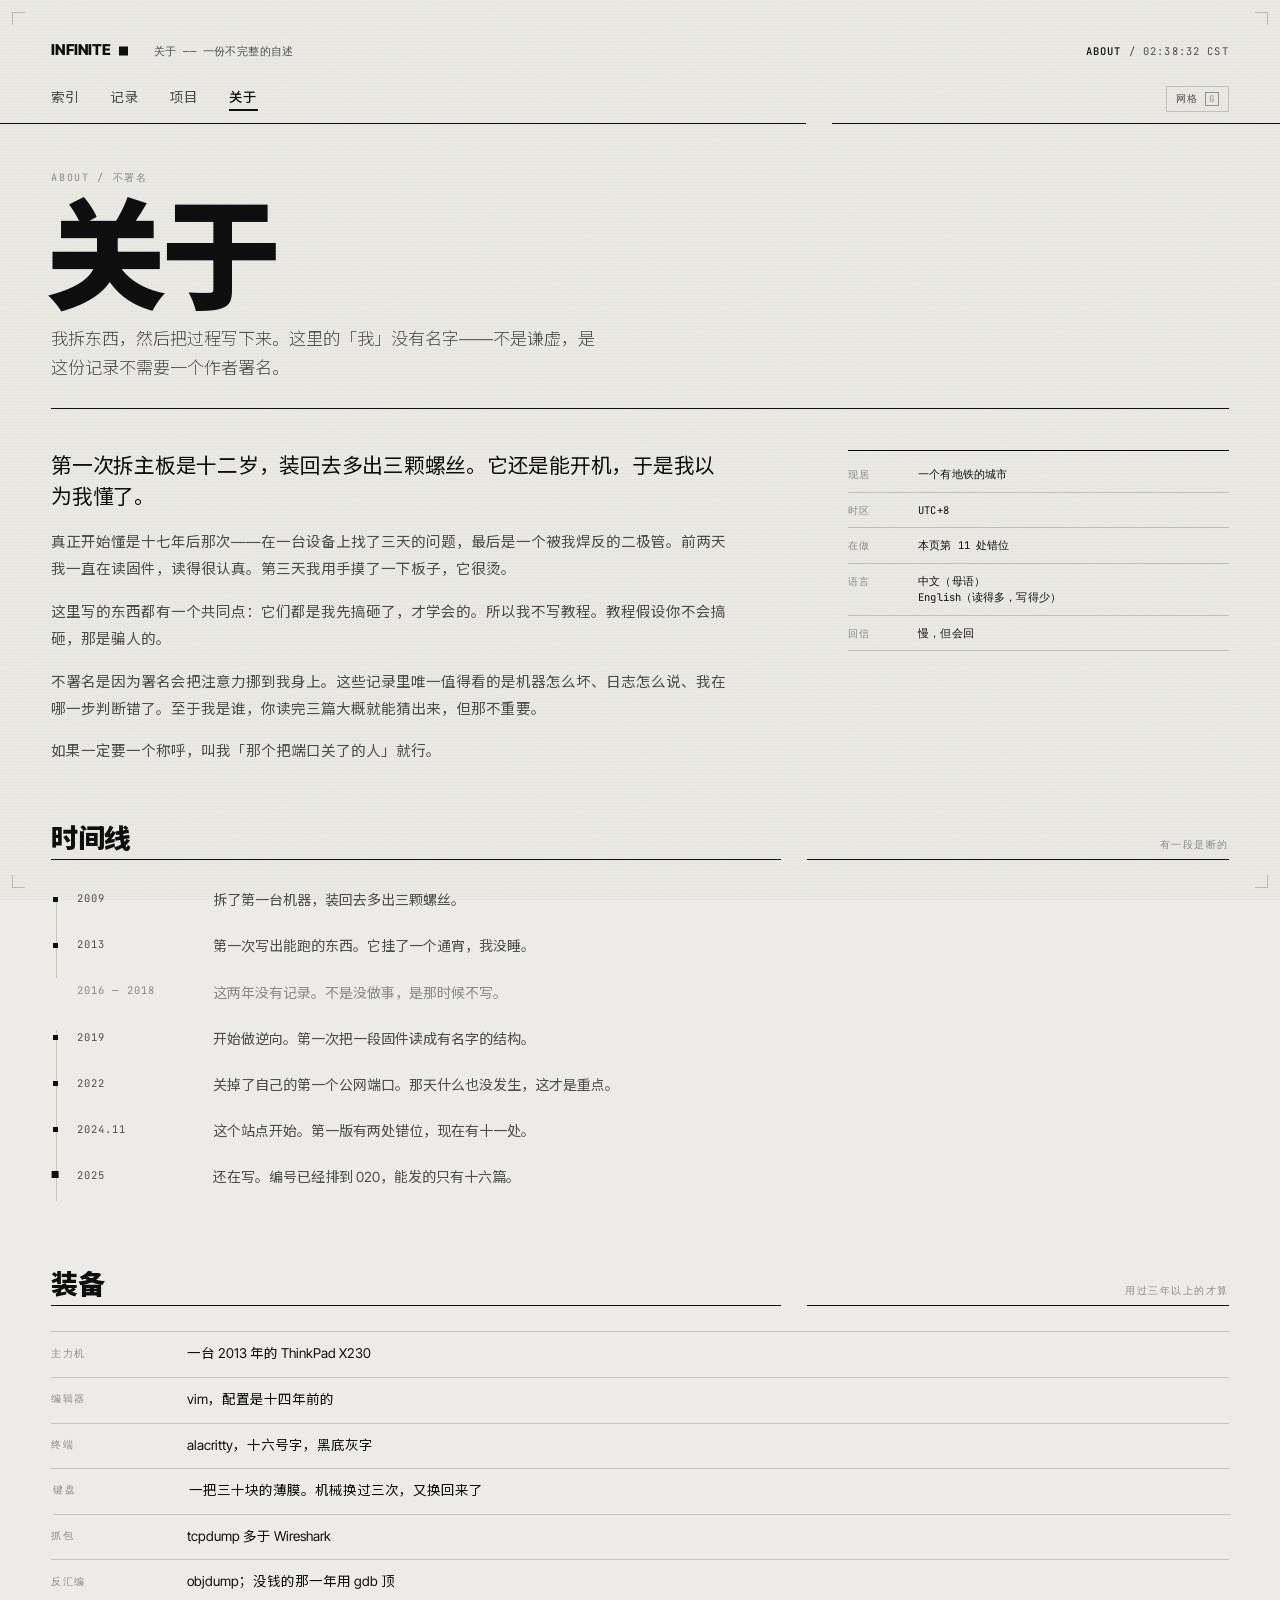
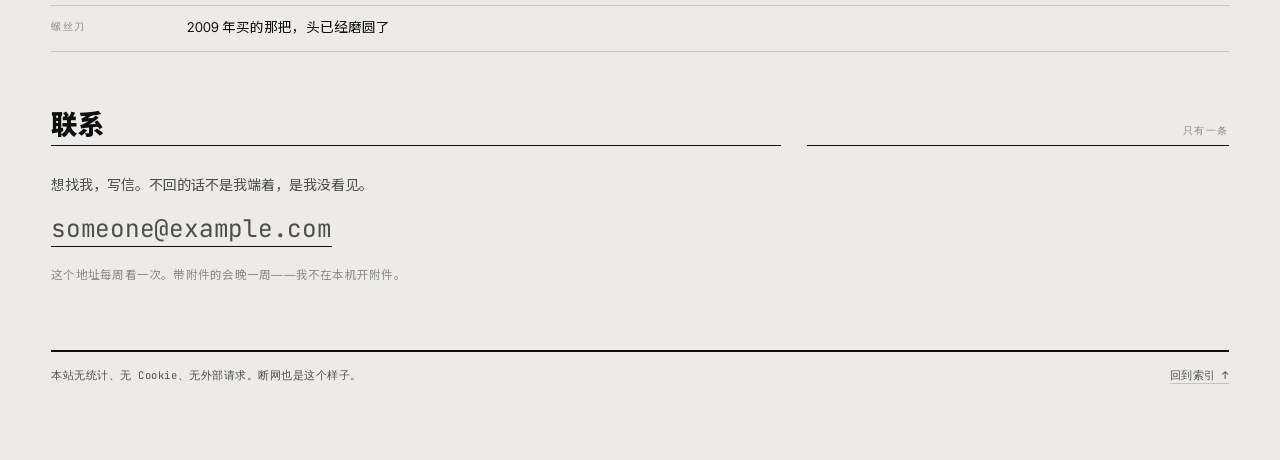
==== about.html @ abc482f1 "站点初版：五个页面 + 自托管字体子集 首页无限下潜（620 条上限，三层衰减）、文章页边注、归档与项目的筛选搜索分页、关于页时间线。全站无外部依赖，黑白灰单色，滚动只写 opacity 与 tran" ====
<!doctype html>
<html lang="zh-CN">
<head>
<meta charset="utf-8">
<meta name="viewport" content="width=device-width, initial-scale=1, viewport-fit=cover">
<title>关于 — INFINITE</title>
<meta name="description" content="一份不完整的自述。拆东西的人，写过程不写教程。时间线上有一段是断的。">
<meta name="theme-color" content="#ECEBE7">
<meta name="color-scheme" content="light">
<link rel="icon" href="data:image/svg+xml,%3Csvg xmlns='http://www.w3.org/2000/svg' viewBox='0 0 32 32'%3E%3Crect width='32' height='32' fill='%230F0F0F'/%3E%3Crect x='6' y='12' width='20' height='8' fill='%23ECEBE7'/%3E%3C/svg%3E">
<link rel="preload" href="assets/fonts/nssc-900.woff2" as="font" type="font/woff2" crossorigin>
<link rel="preload" href="assets/fonts/inter-tight-var.woff2" as="font" type="font/woff2" crossorigin>
<link rel="stylesheet" href="assets/css/style.css">
<link rel="stylesheet" href="assets/css/about.css">
<script>document.documentElement.classList.add('js');</script>
</head>
<body class="is-about">


<div class="veil" aria-hidden="true"></div>
<div class="grain" aria-hidden="true"></div>
<div class="scan" aria-hidden="true"></div>
<div class="overlay" id="overlay" aria-hidden="true"></div>
<div class="crop" aria-hidden="true"><i></i><i></i><i></i><i></i></div>

<header class="masthead">
  <div class="wrap">
    <div class="mh-bar">
      <a class="mh-brand" href="index.html">INFINITE<i></i></a>
      <span class="mh-sub">关于 —— 一份不完整的自述</span>
      <span class="mh-clock"><b id="issue">ABOUT</b> / <span id="clock">--:--:--</span> CST</span>
    </div>
    <nav class="mh-nav" aria-label="主导航">
      <a href="index.html#index">索引</a>
      <a href="archive.html">记录</a>
      <a href="projects.html">项目</a>
      <a href="about.html" class="is-active" aria-current="page">关于</a>
      <button type="button" id="gridBtn" class="mh-grid" aria-pressed="false">网格 <kbd>G</kbd></button>
    </nav>
  </div>
</header>

<main class="ab wrap" id="top">

  <header class="ab-head">
    <p class="ab-kicker">About / 不署名</p>
    <h1 class="ab-h1">关于</h1>
    <p class="ab-dek">我拆东西，然后把过程写下来。这里的「我」没有名字——不是谦虚，是这份记录不需要一个作者署名。</p>
  </header>

  <section class="ab-body">
    <div class="ab-main">
      <p class="ab-lead">第一次拆主板是十二岁，装回去多出三颗螺丝。它还是能开机，于是我以为我懂了。</p>

      <p>真正开始懂是十七年后那次——在一台设备上找了三天的问题，最后是一个被我焊反的二极管。前两天我一直在读固件，读得很认真。第三天我用手摸了一下板子，它很烫。</p>

      <p>这里写的东西都有一个共同点：它们都是我先搞砸了，才学会的。所以我不写教程。教程假设你不会搞砸，那是骗人的。</p>

      <p>不署名是因为署名会把注意力挪到我身上。这些记录里唯一值得看的是机器怎么坏、日志怎么说、我在哪一步判断错了。至于我是谁，你读完三篇大概就能猜出来，但那不重要。</p>

      <p>如果一定要一个称呼，叫我「那个把端口关了的人」就行。</p>
    </div>

    <aside class="ab-side">
      <dl class="ab-meta">
        <div><dt>现居</dt><dd>一个有地铁的城市</dd></div>
        <div><dt>时区</dt><dd>UTC+8</dd></div>
        <div><dt>在做</dt><dd>本页第 11 处错位</dd></div>
        <div><dt>语言</dt><dd>中文（母语）<br>English（读得多，写得少）</dd></div>
        <div><dt>回信</dt><dd>慢，但会回</dd></div>
      </dl>
    </aside>
  </section>

  <section class="ab-sec">
    <h2 class="ab-h2">时间线 <span>有一段是断的</span></h2>

    <ol class="ab-tl">
      <li>
        <span class="ab-y">2009</span>
        <span class="ab-t">拆了第一台机器，装回去多出三颗螺丝。</span>
      </li>
      <li>
        <span class="ab-y">2013</span>
        <span class="ab-t">第一次写出能跑的东西。它挂了一个通宵，我没睡。</span>
      </li>
      <li class="is-gap">
        <span class="ab-y">2016 — 2018</span>
        <span class="ab-t">这两年没有记录。不是没做事，是那时候不写。</span>
      </li>
      <li>
        <span class="ab-y">2019</span>
        <span class="ab-t">开始做逆向。第一次把一段固件读成有名字的结构。</span>
      </li>
      <li>
        <span class="ab-y">2022</span>
        <span class="ab-t">关掉了自己的第一个公网端口。那天什么也没发生，这才是重点。</span>
      </li>
      <li>
        <span class="ab-y">2024.11</span>
        <span class="ab-t">这个站点开始。第一版有两处错位，现在有十一处。</span>
      </li>
      <li class="is-open">
        <span class="ab-y">2025</span>
        <span class="ab-t">还在写。编号已经排到 020，能发的只有十六篇。</span>
      </li>
    </ol>
  </section>

  <section class="ab-sec">
    <h2 class="ab-h2">装备 <span>用过三年以上的才算</span></h2>

    <dl class="ab-kit">
      <div><dt>主力机</dt><dd>一台 2013 年的 ThinkPad X230</dd></div>
      <div><dt>编辑器</dt><dd>vim，配置是十四年前的</dd></div>
      <div><dt>终端</dt><dd>alacritty，十六号字，黑底灰字</dd></div>
      <div><dt>键盘</dt><dd>一把三十块的薄膜。机械换过三次，又换回来了</dd></div>
      <div><dt>抓包</dt><dd>tcpdump 多于 Wireshark</dd></div>
      <div><dt>反汇编</dt><dd>objdump；没钱的那一年用 gdb 顶</dd></div>
      <div><dt>螺丝刀</dt><dd>2009 年买的那把，头已经磨圆了</dd></div>
    </dl>
  </section>

  <section class="ab-sec">
    <h2 class="ab-h2">联系 <span>只有一条</span></h2>

    <div class="ab-contact">
      <p>想找我，写信。不回的话不是我端着，是我没看见。</p>
      <p class="ab-mail"><a href="mailto:someone@example.com">someone@example.com</a></p>
      <p class="ab-fine">这个地址每周看一次。带附件的会晚一周——我不在本机开附件。</p>
    </div>
  </section>

  <footer class="ab-foot">
    <span>本站无统计、无 Cookie、无外部请求。断网也是这个样子。</span>
    <span><a href="index.html#index">回到索引 ↑</a></span>
  </footer>

</main>

<div class="crosshair" id="crosshair" aria-hidden="true"><i></i><i></i><span id="coords">0,0</span></div>

<script src="assets/js/veil.js"></script>
<script src="assets/js/about.js"></script>
</body>
</html>
---- assets/css/style.css ----
/* ============================================================
   INFINITE — 无限印刷
   瑞士国际主义 · 反设计 · 微残缺
   网格先立起来，然后允许它犯一点错。
   ============================================================ */

/* 自托管字体：Noto Sans SC 只保留本页用到的字符，
   整站无外部依赖，断网也是这个样子。 */

@font-face {
  font-family: "Inter Tight";
  src: url("../fonts/inter-tight-var.woff2") format("woff2-variations");
  font-weight: 200 900;
  font-style: normal;
  font-display: swap;
}

@font-face {
  font-family: "Noto Sans SC";
  src: url("../fonts/nssc-300.woff2") format("woff2");
  font-weight: 300;
  font-style: normal;
  font-display: swap;
}
@font-face {
  font-family: "Noto Sans SC";
  src: url("../fonts/nssc-400.woff2") format("woff2");
  font-weight: 400;
  font-style: normal;
  font-display: swap;
}
@font-face {
  font-family: "Noto Sans SC";
  src: url("../fonts/nssc-500.woff2") format("woff2");
  font-weight: 500 700;
  font-style: normal;
  font-display: swap;
}
@font-face {
  font-family: "Noto Sans SC";
  src: url("../fonts/nssc-900.woff2") format("woff2");
  font-weight: 800 950;
  font-style: normal;
  font-display: swap;
}

@font-face {
  font-family: "JetBrains Mono";
  src: url("../fonts/jetbrains-mono-400.woff2") format("woff2");
  font-weight: 300 400;
  font-style: normal;
  font-display: swap;
}
@font-face {
  font-family: "JetBrains Mono";
  src: url("../fonts/jetbrains-mono-500.woff2") format("woff2");
  font-weight: 500 600;
  font-style: normal;
  font-display: swap;
}

:root {
  /* 只有纸、墨与三种中间灰 */
  --paper:      #ECEBE7;
  --paper-deep: #E1E0DB;
  --ink:        #0F0F0F;
  --ink-2:      #4D4D4D;
  --ink-3:      #8A8A8A;
  --line:       #C5C4BF;
  --signal:     #0F0F0F;
  --ghost:      #6E6E6E;

  --maxw: 1440px;
  --pad: clamp(18px, 4vw, 64px);
  --gutter: clamp(12px, 1.4vw, 22px);

  --f-display: "Inter Tight", "Noto Sans SC", "PingFang SC", "Hiragino Sans GB",
               "Source Han Sans SC", "Microsoft YaHei", sans-serif;
  --f-cjk: "Noto Sans SC", "PingFang SC", "Hiragino Sans GB",
           "Source Han Sans SC", "Microsoft YaHei", sans-serif;
  --f-mono: "JetBrains Mono", ui-monospace, "SFMono-Regular", Consolas, monospace;

  --ease: cubic-bezier(.16, .84, .28, 1);
  --ease-out: cubic-bezier(.22, 1, .36, 1);

  /* 深度：由 JS 写入 0 → 1 */
  --depth: 0;
}

*, *::before, *::after { box-sizing: border-box; }

html {
  -webkit-text-size-adjust: 100%;
  scroll-behavior: smooth;
  /* 滚动容器不弹跳，下潜时不会被系统手势打断 */
  overscroll-behavior-y: none;
}

body {
  margin: 0;
  background: var(--paper);
  color: var(--ink);
  font-family: var(--f-display);
  font-size: clamp(15px, 1.02vw, 17px);
  line-height: 1.62;
  font-feature-settings: "kern" 1, "liga" 1, "tnum" 0;
  -webkit-font-smoothing: antialiased;
  -moz-osx-font-smoothing: grayscale;
  overflow-x: clip;
  /* 长页面滚动时保持合成层稳定 */
  -webkit-tap-highlight-color: transparent;
}

::selection { background: var(--ink); color: var(--paper); }

a { color: inherit; text-decoration: none; }

h1, h2, h3, p, dl, dd, dt, blockquote, pre { margin: 0; }

:focus-visible {
  outline: 2px solid var(--ink);
  outline-offset: 3px;
}

.wrap {
  width: 100%;
  max-width: var(--maxw);
  margin-inline: auto;
  padding-inline: var(--pad);
}

/* ---------- 纸张层：颗粒 / 扫描线 / 纵深 / 暗角 ---------- */

.grain {
  position: fixed;
  inset: 0;
  z-index: 9;
  pointer-events: none;
  opacity: .085;
  mix-blend-mode: multiply;
  background-image: url("data:image/svg+xml,%3Csvg xmlns='http://www.w3.org/2000/svg' width='180' height='180'%3E%3Cfilter id='n'%3E%3CfeTurbulence type='fractalNoise' baseFrequency='.82' numOctaves='3' stitchTiles='stitch'/%3E%3C/filter%3E%3Crect width='180' height='180' filter='url(%23n)'/%3E%3C/svg%3E");
  background-size: 180px 180px;
}

.scan {
  position: fixed;
  inset: 0;
  z-index: 8;
  pointer-events: none;
  opacity: .5;
  background-image: repeating-linear-gradient(
    0deg,
    rgba(16, 15, 12, .028) 0 1px,
    transparent 1px 3px
  );
}

/* 越往下越暗：整张纸被墨浸进去一点。
   只用 alpha，不用混合模式 —— multiply 在部分合成器上不生效，
   而这一层是"下潜"的主线索，不能看运气。
   只改 opacity，走合成，不重绘。 */
.depth-wash {
  position: fixed;
  inset: 0;
  z-index: 7;
  pointer-events: none;
  background: #191710;
  opacity: 0;
  will-change: opacity;
}

/* 视口收拢成隧道，越深越紧 */
.vignette {
  position: fixed;
  inset: 0;
  z-index: 7;
  pointer-events: none;
  opacity: 0;
  will-change: opacity;
  background: radial-gradient(
    118% 74% at 50% 44%,
    rgba(15, 15, 15, 0) 36%,
    rgba(15, 15, 15, .16) 68%,
    rgba(15, 15, 15, .42) 100%
  );
}

.crop { position: fixed; inset: 0; z-index: 10; pointer-events: none; }
.crop i {
  position: absolute;
  width: 13px;
  height: 13px;
  border: 0 solid var(--ink-3);
  opacity: .5;
}
.crop i:nth-child(1) { top: 12px; left: 12px;  border-top-width: 1px; border-left-width: 1px; }
.crop i:nth-child(2) { top: 12px; right: 12px; border-top-width: 1px; border-right-width: 1px; }
.crop i:nth-child(3) { bottom: 12px; left: 12px;  border-bottom-width: 1px; border-left-width: 1px; }
.crop i:nth-child(4) { bottom: 12px; right: 12px; border-bottom-width: 1px; border-right-width: 1px; }

/* 网格显影层，按 G 或点「网格」触发 */
.overlay {
  position: fixed;
  inset: 0;
  z-index: 11;
  pointer-events: none;
  display: none;
  max-width: var(--maxw);
  margin-inline: auto;
  padding-inline: var(--pad);
}
.overlay.is-on { display: grid; }
.overlay::before {
  content: "";
  position: absolute;
  inset: 0 var(--pad);
  display: grid;
  grid-template-columns: repeat(12, 1fr);
  gap: var(--gutter);
  background: repeating-linear-gradient(
    90deg,
    rgba(15, 15, 15, .06) 0,
    rgba(15, 15, 15, .06) calc((100% - 11 * var(--gutter)) / 12),
    transparent calc((100% - 11 * var(--gutter)) / 12),
    transparent calc((100% - 11 * var(--gutter)) / 12 + var(--gutter))
  );
}

/* ---------- 报头 ---------- */

.masthead {
  position: relative;
  z-index: 2;
  padding-top: clamp(26px, 3vw, 40px);
}

/* 走纸：报头底线在 63% 处断掉 38px，再续上 */
.masthead::after {
  content: "";
  position: absolute;
  left: 0; right: 0; bottom: 0;
  height: 1px;
  background: linear-gradient(
    to right,
    var(--ink) 0 63%,
    transparent 63% calc(63% + 26px),
    var(--ink) calc(63% + 26px) 100%
  );
}

.mh-bar {
  display: flex;
  align-items: baseline;
  gap: 26px;
  padding-bottom: 10px;
  font-family: var(--f-mono);
  font-size: 10.5px;
  font-weight: 400;
  letter-spacing: .11em;
  text-transform: uppercase;
  color: var(--ink-2);
}

.mh-brand {
  display: inline-flex;
  align-items: center;
  gap: 8px;
  font-family: var(--f-display);
  font-size: 15px;
  font-weight: 800;
  letter-spacing: -.01em;
  color: var(--ink);
}
.mh-brand i {
  display: block;
  width: 9px;
  height: 9px;
  background: var(--signal);
  /* 微残缺：色块比字低半像素 */
  transform: translateY(.5px);
}

.mh-sub { flex: 1; text-align: left; letter-spacing: .04em; }
.mh-clock { margin-left: auto; white-space: nowrap; }
.mh-clock b { font-weight: 500; color: var(--ink); }
.mh-clock span { font-variant-numeric: tabular-nums; }

.mh-nav {
  display: flex;
  align-items: center;
  gap: clamp(18px, 2.4vw, 40px);
  padding: 13px 0 12px;
  font-size: 13.5px;
  letter-spacing: .02em;
}
.mh-nav a {
  position: relative;
  padding-bottom: 2px;
  color: var(--ink-2);
  transition: color .2s var(--ease);
}
.mh-nav a::after {
  content: "";
  position: absolute;
  left: 0; bottom: 0;
  width: 100%;
  height: 1px;
  background: var(--ink);
  transform: scaleX(0);
  transform-origin: left;
  transition: transform .32s var(--ease);
}
.mh-nav a:hover { color: var(--ink); }
.mh-nav a:hover::after { transform: scaleX(1); }
.mh-nav a.is-active { color: var(--ink); font-weight: 500; }
.mh-nav a.is-active::after { transform: scaleX(1); height: 2px; }

.mh-grid {
  margin-left: auto;
  display: inline-flex;
  align-items: center;
  gap: 7px;
  padding: 5px 9px;
  border: 1px solid var(--line);
  background: none;
  color: var(--ink-2);
  font-family: var(--f-mono);
  font-size: 10px;
  letter-spacing: .1em;
  text-transform: uppercase;
  cursor: pointer;
  transition: border-color .2s var(--ease), color .2s var(--ease);
}
.mh-grid:hover { border-color: var(--ink); color: var(--ink); }
.mh-grid[aria-pressed="true"] {
  background: var(--ink);
  border-color: var(--ink);
  color: var(--paper);
}
.mh-grid kbd {
  font-family: var(--f-mono);
  font-size: 9px;
  line-height: 1;
  padding: 2px 3px 1px;
  border: 1px solid currentColor;
  opacity: .55;
  min-width: 13px;
  text-align: center;
}

/* ---------- 首屏 ---------- */

.hero {
  padding-top: clamp(34px, 4.6vw, 76px);
  /* 移动端地址栏会收缩，svh 才是稳定的视口 */
  min-height: 100svh;
  display: flex;
  align-items: flex-start;
  position: relative;
}

/* ---------- 首屏背景：无限的记号 ----------
   两个方环并排，腰部用两道交叉线接起来。挪到右边，中间那块留给字。
   四条延长线射出画外，"场"靠这个撑，不靠把图形做大。 */

.hero-inf {
  --mx: 0;
  --my: 0;
  --deg: 0deg;
  position: absolute;
  right: 0.5vw;
  top: 46%;
  width: min(530px, 37vw);
  transform: translateY(-50%) rotate(-11deg);
  z-index: 0;
  pointer-events: none;
}

.hero-inf svg {
  display: block;
  width: 100%;
  height: auto;
  overflow: visible;
  animation: inf-spin 320s linear infinite;
  transform-origin: 50% 50%;
}

@keyframes inf-spin {
  to { transform: rotate(360deg); }
}

.hero-inf path,
.hero-inf rect {
  fill: none;
  stroke: var(--ink);
  stroke-linecap: square;
  stroke-linejoin: miter;
}

/* 四条延长线：从方环的角射出去，是这张"图"真正占的地方 */
.inf-ext path {
  stroke-width: .28;
  opacity: .2;
}

/* 主体跟着鼠标走，比延长线快 */
.inf-geo {
  transform: translate(calc(var(--mx) * 17px), calc(var(--my) * 12px)) rotate(var(--deg));
  transform-origin: 200px 100px;
}

/* 两个方环，描边生长，右环晚一秒 */
.inf-box {
  stroke-width: .5;
  opacity: .3;
  stroke-dasharray: 376;
  animation: inf-draw 9s var(--ease) infinite;
}
.inf-box:nth-child(2) { animation-delay: 1.1s; }

@keyframes inf-draw {
  0%   { stroke-dashoffset: 376; }
  38%  { stroke-dashoffset: 0; }
  84%  { stroke-dashoffset: 0; opacity: .3; }
  100% { stroke-dashoffset: 376; opacity: 0; }
}

/* 腰部横向张开再收回——这是整个记号唯一"活"的地方 */
.inf-waist {
  stroke-width: .75;
  opacity: .34;
  transform-origin: 200px 100px;
  animation: inf-waist 5.2s ease-in-out infinite;
}

@keyframes inf-waist {
  0%, 100% { transform: scaleX(1); opacity: .34; }
  48%      { transform: scaleX(1.42); opacity: .16; }
}

/* 小屏上整张图缩得厉害，线得反过来加粗 */
@media (max-width: 900px) {
  .hero-inf {
    right: 0;
    top: 30%;
    width: 46vw;
  }
  .inf-ext path { stroke-width: .44; }
  .inf-box { stroke-width: .8; }
  .inf-waist { stroke-width: 1.1; }
}

@media (prefers-reduced-motion: reduce) {
  .hero-inf svg,
  .inf-box,
  .inf-waist { animation: none; }
  .inf-box { stroke-dashoffset: 0; }
}

.hero-grid {
  display: grid;
  grid-template-columns: repeat(12, 1fr);
  gap: var(--gutter);
  position: relative;
  width: 100%;
}

/* 视差：滚动时这一组往下走，比滚得快一点，于是退远 */
[data-par] { will-change: transform; }

.hero-side {
  grid-column: 1 / span 3;
  padding-top: 10px;
}

.eyebrow {
  font-family: var(--f-mono);
  font-size: 10px;
  letter-spacing: .14em;
  text-transform: uppercase;
  color: var(--ink-3);
  padding-bottom: 12px;
  border-bottom: 1px solid var(--line);
}

.hero-note {
  margin-top: 16px;
  font-size: 13.5px;
  line-height: 1.72;
  color: var(--ink-2);
}

.hero-chip {
  display: block;
  width: 34px;
  height: 34px;
  margin-top: 28px;
  background: var(--ink);
  /* 微残缺：不是正方，是 0.4px 的矩形 */
  transform: translate(.4px, -.4px) rotate(-.6deg);
}

/* 十六进制：READ·BREAK·WRITE 的字节，不是装饰。
   窄屏改用 scroll，不折行也不吃掉半行。 */
.hex {
  margin: clamp(26px, 3.6vw, 52px) 0 0;
  font-family: var(--f-mono);
  font-size: 9.5px;
  line-height: 1.9;
  letter-spacing: .055em;
  color: var(--ink-3);
  white-space: pre;
  overflow-x: auto;
  overflow-y: hidden;
  scrollbar-width: none;
  -webkit-overflow-scrolling: touch;
}
.hex::-webkit-scrollbar { display: none; }

.hero-title {
  grid-column: 4 / -1;
  font-family: var(--f-cjk);
  font-weight: 900;
  letter-spacing: -.05em;
  line-height: .94;
  font-size: clamp(58px, 12.2vw, 186px);
}

.hero-title .line { display: block; isolation: isolate; }

/* 每一行的内层：只包文字，不包行盒。
   高亮贴字走，行末的空白不会跟着变黑。 */
.ln {
  position: relative;
  display: inline;
}

/* 信号不好：字自己错开、带上重影、亮一下再回来。
   重影用 text-shadow 做（左右各一份灰），不用伪元素复制文本——
   伪元素在 inline 元素上、夹在 grid 单元里时不可靠。text-shadow
   一定画得出来，代价是它跟着整个元素走，切不出横带；补偿办法是
   元素每次坏得不一样：位移、斜切、影子的方向全由 JS 现掷。
   steps(1)：插值就成动画了，衰减是跳的。 */
.gl { position: relative; }

.gl.is-gl { animation: gl-jitter .44s steps(1) both; }

@keyframes gl-jitter {
  0%, 100% {
    transform: none;
    text-shadow: none;
    opacity: 1;
  }
  8% {
    transform: translateX(var(--x1, -.012em)) skewX(var(--k1, .5deg));
    text-shadow: max(var(--s1, .02em), 1.1px) 0 0 var(--g1, #8A8A8A), min(calc(var(--s1, .02em) * -.8), -.9px) 0 0 var(--g2, #B4B3AE);
    opacity: .84;
  }
  26% {
    transform: translateX(var(--x2, .016em)) skewX(var(--k2, -.7deg));
    text-shadow: max(var(--s2, .03em), 1.7px) 0 0 var(--g1, #8A8A8A), min(calc(var(--s2, .03em) * -.8), -1.4px) 0 0 var(--g2, #B4B3AE);
    opacity: 1;
  }
  44% {
    transform: translateX(var(--x3, -.008em)) skewX(var(--k3, .3deg));
    text-shadow: max(var(--s3, .014em), .95px) 0 0 var(--g1, #8A8A8A), min(calc(var(--s3, .014em) * -.8), -.75px) 0 0 var(--g2, #B4B3AE);
    opacity: .9;
  }
  63% {
    transform: translateX(var(--x4, .02em)) skewX(var(--k4, -.9deg));
    text-shadow: max(var(--s4, .034em), 1.9px) 0 0 var(--g1, #8A8A8A), min(calc(var(--s4, .034em) * -.8), -1.6px) 0 0 var(--g2, #B4B3AE);
    opacity: .88;
  }
  82% {
    transform: translateX(var(--x5, -.014em)) skewX(var(--k5, .6deg));
    text-shadow: max(var(--s5, .024em), 1.3px) 0 0 var(--g1, #8A8A8A), min(calc(var(--s5, .024em) * -.8), -1.1px) 0 0 var(--g2, #B4B3AE);
    opacity: 1;
  }
}

.hero-title .l1 { margin-left: -.035em; }

/* 音量降下来：细字重 + 放开的字距。
   这一行的斜体是西文斜体硬套在汉字上 —— 一个保留的错位。 */
.hero-title .l2 {
  margin-left: 1.45em;
  font-family: var(--f-cjk);
  font-size: .86em;
  font-weight: 300;
  letter-spacing: .07em;
  line-height: 1.14;
  text-shadow: none;
}
.hero-title .l2 em { font-style: italic; }

/* 出血：这一行整体越过版心 2.2vw，句点被切在边界外
   单色套印不准 = 灰色重影，不是投影 */
.hero-title .l3 {
  margin-left: .1em;
  transform: translateX(2.2vw);
  text-shadow:
    .019em 0 0 rgba(15, 15, 15, .26),
    -.014em 0 0 rgba(15, 15, 15, .13);
  transition: text-shadow .3s var(--ease);
}
.hero-title .l3:hover {
  text-shadow:
    .042em 0 0 rgba(15, 15, 15, .5),
    -.034em 0 0 rgba(15, 15, 15, .24);
}

/* 句点掉出了基线：铅字没坐正 */
.hero-title .per {
  display: inline-block;
  font-size: .82em;
  transform: translateY(.09em);
}

.hero-title .l4 {
  /* em 在这个元素上是它自己的小字号，撑不开间距，
     所以按视口给，宽屏才不会贴到句点上去 */
  margin-top: clamp(22px, 1.9vw, 40px);
  margin-left: auto;
  width: fit-content;
  font-size: .132em;
  font-weight: 500;
  letter-spacing: .24em;
  line-height: 1;
  color: transparent;
  -webkit-text-stroke: 1px var(--ink-2);
  padding-right: .2em;
}

.hero-title .l4::first-letter { color: var(--ink-2); -webkit-text-stroke: 0; }

.hero-vlabel {
  position: absolute;
  right: calc(var(--pad) * -1 + 26px);
  top: 0;
  writing-mode: vertical-rl;
  font-family: var(--f-mono);
  font-size: 9.5px;
  letter-spacing: .3em;
  text-transform: uppercase;
  color: var(--ink-3);
  /* 微残缺：竖排文字断了 26px */
  background: linear-gradient(
    to bottom,
    transparent 0 34%,
    var(--paper) 34% 41%,
    transparent 41%
  );
}

/* ---------- 导言 ---------- */

.intro { margin-top: clamp(26px, 3.2vw, 54px); }

.intro-grid {
  display: grid;
  grid-template-columns: repeat(12, 1fr);
  gap: var(--gutter);
  border-top: 1px solid var(--ink);
  padding-top: clamp(20px, 2vw, 30px);
}

.intro-col:nth-child(1) { grid-column: 1 / span 5; }
.intro-col:nth-child(2) { grid-column: 6 / span 3; }
.intro-col:nth-child(3) { grid-column: 10 / span 3; }

.lead {
  font-size: clamp(19px, 1.72vw, 26px);
  line-height: 1.5;
  font-weight: 400;
  letter-spacing: -.014em;
  text-wrap: pretty;
}
.lead::first-line { font-weight: 500; }

.intro-col:nth-child(2) p {
  color: var(--ink-2);
  font-size: 14px;
  line-height: 1.85;
  text-wrap: pretty;
}
.intro-col:nth-child(2) p + p { margin-top: .9em; }

.meta-list { font-family: var(--f-mono); font-size: 10.5px; line-height: 1.5; }
.meta-list > div + div { margin-top: 11px; }
.meta-list dt {
  color: var(--ink-3);
  letter-spacing: .12em;
  text-transform: uppercase;
  font-size: 9px;
  margin-bottom: 1px;
}
.meta-list dd { color: var(--ink); letter-spacing: .01em; }

/* ---------- 索引 ---------- */

.index { margin-top: clamp(64px, 8vw, 132px); }

.sec-head {
  position: relative;
  display: flex;
  align-items: baseline;
  gap: var(--gutter);
  padding-bottom: 12px;
}
/* 同样在 82% 处缺 26px */
.sec-head::after {
  content: "";
  position: absolute;
  left: 0; right: 0; bottom: 0;
  height: 1px;
  background: linear-gradient(
    to right,
    var(--ink) 0 82%,
    transparent 82% calc(82% + 26px),
    var(--ink) calc(82% + 26px) 100%
  );
}
.sec-head h2 {
  font-size: clamp(26px, 2.5vw, 38px);
  font-weight: 800;
  letter-spacing: -.03em;
  line-height: 1;
}
.sec-meta {
  font-family: var(--f-mono);
  font-size: 10px;
  letter-spacing: .13em;
  text-transform: uppercase;
  color: var(--ink-3);
}
.sec-count {
  margin-left: auto;
  font-family: var(--f-mono);
  font-size: 10px;
  letter-spacing: .08em;
  color: var(--ink-3);
  font-variant-numeric: tabular-nums;
}

.list { position: relative; }

.entry { position: relative; }

.entry-link {
  display: grid;
  grid-template-columns: 62px minmax(0, 1fr) 92px 112px 44px;
  align-items: baseline;
  gap: var(--gutter);
  padding: clamp(15px, 1.5vw, 21px) 10px;
  border-bottom: 1px solid var(--line);
  /* 悬停只动 transform 与颜色，不碰 padding —— 不触发重排 */
  transition: background-color .22s var(--ease), color .22s var(--ease);
}
/* 微残缺：每第三行线细一点，制造不均匀 */
.entry:nth-of-type(3n) .entry-link { border-bottom-width: .5px; }

/* 微残缺：第五行没坐进网格，整体右移 9px，底线出了版心 */
.entry:nth-of-type(5) .entry-link { transform: translateX(9px); }

.entry-link:hover {
  background: var(--ink);
  color: var(--paper);
}

.e-num {
  font-family: var(--f-mono);
  font-size: 10.5px;
  font-weight: 400;
  letter-spacing: .1em;
  color: var(--ink-3);
  font-variant-numeric: tabular-nums;
  transition: color .22s var(--ease);
}
.entry-link:hover .e-num { color: var(--paper); }

.e-title {
  display: flex;
  align-items: baseline;
  gap: 14px;
  min-width: 0;
  transition: transform .3s var(--ease-out);
}
.entry-link:hover .e-title { transform: translateX(10px); }

.e-zh {
  font-size: clamp(17px, 1.42vw, 22px);
  font-weight: 500;
  letter-spacing: -.018em;
  white-space: nowrap;
  overflow: hidden;
  text-overflow: ellipsis;
}
.e-en {
  font-family: var(--f-mono);
  font-size: 9.5px;
  letter-spacing: .07em;
  text-transform: uppercase;
  color: var(--ink-3);
  white-space: nowrap;
  transition: color .22s var(--ease), opacity .22s var(--ease);
}
.entry-link:hover .e-en { color: var(--paper-deep); opacity: .72; }

.e-tag, .e-date, .e-len {
  font-family: var(--f-mono);
  font-size: 10px;
  letter-spacing: .06em;
  color: var(--ink-3);
  transition: color .22s var(--ease);
}
.entry-link:hover .e-tag,
.entry-link:hover .e-date,
.entry-link:hover .e-len { color: var(--paper); opacity: .8; }

.e-tag { justify-self: start; }
.e-date { font-variant-numeric: tabular-nums; }
.e-len { justify-self: end; }

/* 撤下 / 重写的空行 —— 我留了洞，但不假装它不存在 */
.entry-gap {
  display: flex;
  align-items: baseline;
  gap: 14px;
  padding: 13px 10px;
  border-bottom: 1px dashed var(--line);
  font-family: var(--f-mono);
  font-size: 10px;
  letter-spacing: .06em;
  color: var(--ink-3);
}
.entry-gap span {
  font-size: 10.5px;
  letter-spacing: .1em;
  /* 微残缺：这一行的编号被吃掉了一角 */
  background: linear-gradient(
    to bottom,
    var(--paper) 0 22%,
    transparent 22%
  );
  padding-left: 62px;
  margin-left: -62px;
  color: var(--ink-3);
}

/* ---------- 生成层：越往下越空 ----------
   lv1 还留着形状，lv2 只剩一句话，lv3 只剩编号。
   内容不是编的，是没写的。 */

.entry.is-gen {
  content-visibility: auto;
  contain-intrinsic-size: auto 58px;
}

.gen-line {
  display: grid;
  grid-template-columns: 62px minmax(0, 1fr) 92px 112px 44px;
  align-items: baseline;
  gap: var(--gutter);
  padding: clamp(15px, 1.5vw, 21px) 10px;
  border-bottom: 1px solid var(--line);
}

.gen-num {
  font-family: var(--f-mono);
  font-size: 10.5px;
  letter-spacing: .1em;
  color: var(--ink-3);
  font-variant-numeric: tabular-nums;
}
.gen-text {
  font-size: clamp(15px, 1.16vw, 18px);
  font-weight: 400;
  letter-spacing: -.01em;
  color: var(--ink-2);
  white-space: nowrap;
  overflow: hidden;
  text-overflow: ellipsis;
}
.gen-meta {
  font-family: var(--f-mono);
  font-size: 10px;
  letter-spacing: .06em;
  color: var(--ink-3);
  font-variant-numeric: tabular-nums;
}

/* 第二层：只剩一行短句，灰掉 */
.entry.is-gen.lv2 .gen-text { color: var(--ink-3); font-size: clamp(13px, .98vw, 15px); }
.entry.is-gen.lv2 .gen-meta { opacity: .5; }
.entry.is-gen.lv2 .gen-num { opacity: .6; }

/* 第三层：句子也没了，只剩编号和一条线 */
.entry.is-gen.lv3 .gen-text { color: transparent; }
.entry.is-gen.lv3 .gen-text::after {
  content: "";
  display: block;
  width: min(38%, 260px);
  height: 1px;
  background: var(--line);
  transform: translateY(-.42em);
}
.entry.is-gen.lv3 .gen-meta { visibility: hidden; }
.entry.is-gen.lv3 .gen-num { opacity: .35; }

/* 深一段的界桩 */
.gen-mark {
  display: flex;
  align-items: center;
  gap: 16px;
  padding: clamp(30px, 4vw, 58px) 0;
  font-family: var(--f-mono);
  font-size: 9.5px;
  letter-spacing: .26em;
  text-transform: uppercase;
  color: var(--ink-3);
}
.gen-mark::before,
.gen-mark::after {
  content: "";
  height: 1px;
  background: var(--line);
}
.gen-mark::before { flex: 0 0 18%; }
.gen-mark::after { flex: 1 1 auto; }
.gen-mark b { font-weight: 500; color: var(--ink-2); font-variant-numeric: tabular-nums; }

/* 生成的条目从纸里浮上来 */
@keyframes rise {
  from { opacity: 0; transform: translateY(14px); }
  to   { opacity: 1; transform: translateY(0); }
}
.entry.is-gen,
.gen-mark { animation: rise .62s var(--ease-out) both; }

/* ---------- 插页：引文 / 当下 / 版权页 ---------- */

.slot { position: relative; }

.slot-pull {
  padding: clamp(62px, 9vw, 140px) 0 clamp(20px, 3vw, 40px);
}

.pull {
  font-size: clamp(26px, 4.1vw, 62px);
  font-weight: 300;
  line-height: 1.14;
  letter-spacing: -.035em;
  text-wrap: balance;
  max-width: 15em;
}
.pull p { font-style: italic; }
.pull cite {
  display: block;
  margin-top: 22px;
  font-family: var(--f-mono);
  font-size: 10px;
  font-style: normal;
  letter-spacing: .12em;
  text-transform: uppercase;
  color: var(--ink-3);
}

.slot-now { padding: clamp(30px, 5vw, 80px) 0; }

.now {
  border-top: 1px solid var(--ink);
  padding-top: 14px;
  max-width: 460px;
  margin-left: auto;
}
.now-head {
  font-size: 15px;
  font-weight: 600;
  letter-spacing: -.01em;
  display: flex;
  align-items: baseline;
  gap: 8px;
}
.now-head span {
  font-family: var(--f-mono);
  font-size: 9px;
  letter-spacing: .16em;
  color: var(--ink-3);
  text-transform: uppercase;
}

.now-list { margin-top: 16px; font-size: 13px; }
.now-list > div {
  display: grid;
  grid-template-columns: 46px 1fr;
  gap: 10px;
  padding: 9px 0;
  border-bottom: 1px solid var(--line);
}
.now-list dt {
  font-family: var(--f-mono);
  font-size: 9.5px;
  letter-spacing: .1em;
  color: var(--ink-3);
  padding-top: 2px;
}
.now-list dd { color: var(--ink-2); line-height: 1.5; }

/* ---------- 版权页 ---------- */

.colophon {
  margin-top: clamp(70px, 9vw, 140px);
  padding-top: 18px;
  /* 巨字之后还要继续往下，别让下一条贴上刀口 */
  padding-bottom: clamp(26px, 3.4vw, 54px);
  border-top: 2px solid var(--ink);
  overflow: hidden;
}

.col-head {
  display: flex;
  align-items: baseline;
  justify-content: space-between;
  gap: var(--gutter);
  padding-bottom: 16px;
}
.col-head h2 {
  font-size: clamp(20px, 1.9vw, 28px);
  font-weight: 800;
  letter-spacing: -.025em;
}
.col-head h2 span {
  font-family: var(--f-mono);
  font-size: 9.5px;
  font-weight: 400;
  letter-spacing: .18em;
  color: var(--ink-3);
  margin-left: 10px;
  vertical-align: 2px;
}
.col-meta {
  font-family: var(--f-mono);
  font-size: 10px;
  letter-spacing: .08em;
  color: var(--ink-3);
}

.col-grid {
  display: grid;
  grid-template-columns: repeat(6, 1fr);
  gap: var(--gutter);
  padding: 20px 0 26px;
  border-top: 1px solid var(--line);
}
.col-grid dt {
  font-family: var(--f-mono);
  font-size: 9px;
  letter-spacing: .14em;
  text-transform: uppercase;
  color: var(--ink-3);
  margin-bottom: 5px;
}
.col-grid dd { font-size: 12.5px; line-height: 1.55; color: var(--ink-2); }
.col-grid a { border-bottom: 1px solid var(--line); transition: border-color .2s, color .2s; }
.col-grid a:hover { border-color: var(--ink); color: var(--ink); }

.col-foot {
  display: flex;
  justify-content: space-between;
  gap: var(--gutter);
  padding-bottom: 6px;
  border-top: 1px solid var(--ink);
  padding-top: 9px;
  font-family: var(--f-mono);
  font-size: 9px;
  letter-spacing: .13em;
  text-transform: uppercase;
  color: var(--ink-3);
}

/* 贴边的巨字：像印厂裁切时刀口压在了字上 */
.colossus {
  font-family: var(--f-display);
  font-weight: 900;
  font-size: clamp(90px, 18.6vw, 284px);
  line-height: .78;
  letter-spacing: -.045em;
  text-align: center;
  white-space: nowrap;
  color: var(--ink);
  opacity: .16;
  user-select: none;
  margin-top: clamp(30px, 3.4vw, 54px);
  /* 刀口压在字的下缘：line-height 小于 1，字形本就溢出行盒，
     所以要切掉三成才咬得到字母底部 */
  clip-path: inset(0 0 29% 0);
  /* 被切掉的那截不再占位，刀口下才是真空白 */
  margin-bottom: -.23em;
}

/* ---------- 哨兵：到了就继续长 ---------- */

.sentinel {
  display: flex;
  align-items: center;
  gap: 18px;
  height: 120px;
  font-family: var(--f-mono);
  font-size: 9.5px;
  letter-spacing: .3em;
  text-transform: uppercase;
  color: var(--ink-3);
  opacity: 0;
  animation: breathe 2.6s var(--ease) infinite;
}
.sentinel .ss-rule {
  height: 1px;
  background: var(--line);
}
.sentinel .ss-rule:first-child { flex: 1 1 auto; }
.sentinel .ss-rule:last-child { flex: 0 0 18%; }

@keyframes breathe {
  0%, 100% { opacity: .25; }
  50%      { opacity: .8; }
}

/* ---------- 深度仪表 ---------- */

.hud {
  position: fixed;
  inset: 0;
  z-index: 12;
  pointer-events: none;
}

/* 左侧刻度尺：一条隧道，标记在往下走 */
.hud-scale {
  position: fixed;
  left: 14px;
  top: 50%;
  translate: 0 -50%;
  width: 10px;
  height: 34vh;
  opacity: 0;
  transition: opacity .5s var(--ease);
}
.hud-scale.is-on { opacity: 1; }

.hs-track {
  position: absolute;
  inset: 0;
  background-image: repeating-linear-gradient(
    to bottom,
    var(--ink-2) 0 1px,
    transparent 1px 9px
  );
  opacity: .55;
  mask-image: linear-gradient(to bottom, transparent, #000 18%, #000 82%, transparent);
  -webkit-mask-image: linear-gradient(to bottom, transparent, #000 18%, #000 82%, transparent);
}

.hs-mark {
  position: absolute;
  left: -4px;
  top: 0;
  width: 18px;
  height: 1px;
  background: var(--ink);
  box-shadow: 0 0 0 .5px var(--ink);
  transition: transform .18s linear;
}
.hs-mark::after {
  content: "";
  position: absolute;
  right: 0;
  top: -2px;
  width: 5px;
  height: 5px;
  background: var(--ink);
}

/* 右下读数 */
.hud-read {
  position: fixed;
  right: var(--pad);
  bottom: calc(30px + env(safe-area-inset-bottom, 0px));
  display: flex;
  align-items: baseline;
  gap: 6px;
  font-family: var(--f-mono);
  font-size: 9.5px;
  letter-spacing: .12em;
  text-transform: uppercase;
  color: var(--ink-2);
  opacity: 0;
  transform: translateY(6px);
  transition: opacity .5s var(--ease), transform .5s var(--ease);
  font-variant-numeric: tabular-nums;
}
.hud-read.is-on { opacity: 1; transform: none; }
.hud-read b { font-weight: 500; color: var(--ink); letter-spacing: .16em; }
.hud-u { color: var(--ink-3); }
.hud-sep {
  width: 16px;
  height: 1px;
  background: var(--ink-3);
  align-self: center;
  margin-inline: 4px;
}

/* 回到表面
   底色由 main.js 按当前深度算成和纸一样的颜色（--hud-bg），
   不然深下去之后这块白底会像贴了张新纸在上面。 */
.hud-top {
  position: fixed;
  right: var(--pad);
  bottom: calc(56px + env(safe-area-inset-bottom, 0px));
  display: inline-flex;
  align-items: center;
  gap: 7px;
  padding: 6px 10px;
  border: 1px solid var(--ink-2);
  background: var(--hud-bg, var(--paper));
  color: var(--ink);
  font-family: var(--f-mono);
  font-size: 9.5px;
  letter-spacing: .12em;
  text-transform: uppercase;
  cursor: pointer;
  pointer-events: auto;
  opacity: 0;
  transform: translateY(8px);
  transition: opacity .4s var(--ease), transform .4s var(--ease),
              border-color .2s, color .2s;
}
.hud-top.is-on { opacity: 1; transform: none; }
.hud-top:hover { border-color: var(--ink); color: var(--ink); }
.hud-top svg { display: block; }

/* ---------- 换页遮罩 ----------
   入场：一张纸被抽走，纯 CSS 动画，脚本没跑也照常揭完。
   离场：veil.js 加 .is-fall，纸从下面推回来，盖严了再跳。 */

.veil { display: none; }

html.js .veil {
  display: block;
  position: fixed;
  inset: 0;
  z-index: 60;
  background: var(--paper);
  pointer-events: none;
  animation: veil-lift .52s var(--ease) forwards;
}

@keyframes veil-lift {
  0% { transform: translateY(0); }
  100% { transform: translateY(-101%); visibility: hidden; }
}

html.js .veil.is-fall {
  animation: veil-fall .32s var(--ease-out) forwards;
}

@keyframes veil-fall {
  0% { transform: translateY(100%); visibility: visible; }
  100% { transform: translateY(0); }
}

@media (prefers-reduced-motion: reduce) {
  html.js .veil { display: none; animation: none; }
}

/* ---------- 对准标记 ---------- */

.crosshair {
  position: fixed;
  top: 0; left: 0;
  z-index: 12;
  pointer-events: none;
  opacity: 0;
  transition: opacity .25s var(--ease);
  mix-blend-mode: multiply;
}
.crosshair.is-live { opacity: 1; }
.crosshair i {
  position: absolute;
  background: var(--ink);
}
.crosshair i:nth-child(1) { width: 17px; height: 1px; left: -8px;  top: 0; }
.crosshair i:nth-child(2) { width: 1px;  height: 17px; left: 0; top: -8px; }
.crosshair span {
  position: absolute;
  left: 12px;
  top: 8px;
  font-family: var(--f-mono);
  font-size: 8.5px;
  letter-spacing: .06em;
  color: var(--ink-2);
  white-space: nowrap;
  font-variant-numeric: tabular-nums;
}

/* ---------- 滚动进入 ----------
   .reveal 只在 JS 真的跑起来时才生效（html.js 由 head 里的一行脚本加上）。
   JS 崩了或没跑，内容照常可见 —— 不留白屏。 */

html.js .reveal {
  opacity: 0;
  transform: translateY(9px);
  transition: opacity .62s var(--ease), transform .62s var(--ease);
  will-change: opacity, transform;
}
html.js .reveal.is-in { opacity: 1; transform: none; will-change: auto; }

/* ============================================================
   响应式
   ============================================================ */

/* 大屏：版心放宽，留白更狠 */
@media (min-width: 1720px) {
  :root { --maxw: 1560px; --pad: clamp(64px, 5.4vw, 104px); }
  .hero-title { font-size: clamp(120px, 11.4vw, 210px); }
}

@media (max-width: 1240px) {
  .entry-link, .gen-line { grid-template-columns: 54px minmax(0, 1fr) 76px 96px 40px; }
}

@media (max-width: 1080px) {
  .hero-side { grid-column: 1 / span 4; }
  .hero-title { grid-column: 5 / -1; }
  .intro-col:nth-child(1) { grid-column: 1 / span 7; }
  .intro-col:nth-child(2) { grid-column: 8 / span 5; }
  .intro-col:nth-child(3) { grid-column: 1 / span 7; margin-top: 26px; }
  .meta-list { display: flex; flex-wrap: wrap; gap: 0 28px; }
  .meta-list > div + div { margin-top: 0; }
  .col-grid { grid-template-columns: repeat(3, 1fr); row-gap: 22px; }
  .now { max-width: 520px; }
}

/* 平板竖屏 */
@media (max-width: 900px) {
  .hud-scale { display: none; }
  .hero { min-height: auto; padding-bottom: clamp(20px, 6vw, 50px); }
}

@media (max-width: 860px) {
  .mh-bar { flex-wrap: wrap; row-gap: 6px; }
  .mh-sub { order: 3; flex-basis: 100%; text-align: left; }
  .hero-grid { display: block; }
  .hero-side { margin-bottom: 26px; }
  .hero-note br { display: none; }
  .hero-vlabel { display: none; }
  .hero-title { font-size: clamp(46px, 13.6vw, 96px); }
  .hero-title .l2 { margin-left: .8em; }
  .hero-title .l3 { transform: translateX(6px); }
  .hero-title .l4 { margin-top: .8em; font-size: .16em; letter-spacing: .18em; }
  .entry:nth-of-type(5) .entry-link { transform: none; }
  .intro-grid { display: block; }
  .intro-col:nth-child(1),
  .intro-col:nth-child(2) { margin-bottom: 20px; }

  /* 条目改两行排：编号 + 标题 / 栏目 + 日期 */
  .entry-link, .gen-line {
    grid-template-columns: 44px minmax(0, 1fr) auto;
    row-gap: 6px;
    padding-inline: 4px;
  }
  .entry-link:hover .e-title { transform: translateX(4px); }
  .e-title { flex-wrap: wrap; gap: 4px 10px; }
  .e-en { display: none; }
  .e-tag, .gen-meta { grid-column: 2; grid-row: 2; font-size: 9px; }
  .e-date { grid-column: 3; grid-row: 1; text-align: right; }
  .e-len { display: none; }
  .entry-gap span { padding-left: 44px; margin-left: -44px; }

  .gen-line { grid-template-rows: auto auto; }
  .gen-num { grid-row: 1; }
  .gen-text { grid-column: 2; grid-row: 1; }
  .gen-meta { grid-column: 3; grid-row: 1; text-align: right; }

  .slot-pull { padding-top: clamp(48px, 10vw, 80px); }
  .pull { max-width: none; }
  .now { margin-left: 0; max-width: none; }

  .col-grid { grid-template-columns: repeat(2, 1fr); }
  .col-foot { flex-direction: column; gap: 4px; }
  .crosshair { display: none; }
  .hud-read { bottom: calc(18px + env(safe-area-inset-bottom, 0px)); }
  .hud-top { bottom: calc(44px + env(safe-area-inset-bottom, 0px)); padding: 5px 8px; }
  .hud-top span { display: none; }
}

/* 小手机 */
@media (max-width: 640px) {
  :root { --pad: 16px; --gutter: 10px; }
  body { font-size: 15px; line-height: 1.68; }
  .hero-title { font-size: clamp(40px, 12.4vw, 74px); }
  .hero-title .l2 { margin-left: .4em; font-size: .8em; }
  .hero-title .l3 { transform: translateX(4px); }
  .lead { font-size: 18px; line-height: 1.6; }
  .sec-head { flex-wrap: wrap; gap: 4px 12px; }
  .sec-count { margin-left: 0; flex-basis: 100%; }
  .sec-head::after { background: var(--ink); }
  .pull { font-size: clamp(24px, 7.4vw, 34px); }
  .colossus { font-size: clamp(64px, 17vw, 110px); opacity: .13; }
  .sentinel { height: 90px; }
  .gen-mark { letter-spacing: .16em; font-size: 9px; gap: 10px; }
}

/* 极窄屏：编号列让位给标题 */
@media (max-width: 420px) {
  .entry-link, .gen-line { grid-template-columns: 34px minmax(0, 1fr) auto; }
  .entry-gap span { padding-left: 34px; margin-left: -34px; }
  .e-zh { font-size: 16px; }
  .hero-title .l4 { font-size: .18em; }
  .col-grid { grid-template-columns: 1fr; }
}

/* 横屏矮屏：别让首屏顶出天际 */
@media (max-height: 620px) and (orientation: landscape) {
  .hero { min-height: auto; padding-top: 20px; }
  .hero-title { font-size: clamp(40px, 7.4vw, 78px); }
  .hero-title .l4 { margin-top: .4em; }
  .hex { display: none; }
}

/* 触屏：拿掉所有依赖悬停的位移 */
@media (hover: none) {
  .entry-link:hover .e-title { transform: none; }
  .entry-link:hover { background: transparent; color: inherit; }
  .mh-nav a:hover::after { transform: scaleX(0); }
}

/* 深色系统偏好：纸不变成黑的，但把暗角收一点 */
@media (prefers-contrast: more) {
  .vignette, .depth-wash { display: none; }
  .grain, .scan { opacity: .04; }
}

@media (prefers-reduced-motion: reduce) {
  html { scroll-behavior: auto; }
  *, *::before, *::after {
    animation-duration: .001ms !important;
    animation-iteration-count: 1 !important;
    transition-duration: .001ms !important;
  }
  html.js .reveal { opacity: 1; transform: none; }
  .sentinel { animation: none; opacity: .55; }
  [data-par] { will-change: auto; }
  .entry.is-gen, .gen-mark { animation: none; }
}
---- assets/css/about.css ----
/* ==========================================================
   INFINITE — 关于页
   自述、一条断掉的时间线、一份攒了三年的清单。
   ========================================================== */

.is-about { padding-bottom: clamp(40px, 6vw, 90px); }

.ab { padding-top: clamp(26px, 3.6vw, 52px); }

/* ---------- 页头 ---------- */

.ab-head {
  border-bottom: 1px solid var(--ink);
  padding-bottom: clamp(16px, 2vw, 26px);
}

.ab-kicker {
  font-family: var(--f-mono);
  font-size: 10px;
  letter-spacing: .17em;
  text-transform: uppercase;
  color: var(--ink-3);
}

.ab-h1 {
  margin-top: 8px;
  margin-left: -.045em;
  font-family: var(--f-cjk);
  font-size: clamp(52px, 9.4vw, 142px);
  font-weight: 900;
  line-height: .9;
  letter-spacing: -.04em;
}

.ab-dek {
  margin-top: clamp(14px, 1.7vw, 24px);
  max-width: 32em;
  font-size: clamp(15px, 1.34vw, 19px);
  font-weight: 300;
  line-height: 1.7;
  color: var(--ink-2);
  text-wrap: pretty;
}

/* ---------- 正文两栏 ---------- */

.ab-body {
  display: grid;
  grid-template-columns: repeat(12, 1fr);
  gap: var(--gutter);
  margin-top: clamp(26px, 3.2vw, 48px);
}

.ab-main { grid-column: 1 / 8; }

.ab-main p {
  font-size: clamp(14.5px, 1.06vw, 16.5px);
  line-height: 1.86;
  color: var(--ink-2);
  text-wrap: pretty;
}

.ab-main p + p { margin-top: 1.1em; }

.ab-lead {
  font-size: clamp(19px, 1.62vw, 25px) !important;
  line-height: 1.52 !important;
  font-weight: 400;
  letter-spacing: -.012em;
  color: var(--ink) !important;
}

.ab-side { grid-column: 9 / -1; }

.ab-meta {
  padding-top: 6px;
  border-top: 1px solid var(--ink);
  font-family: var(--f-mono);
  font-size: 10.5px;
  line-height: 1.55;
}

.ab-meta > div {
  display: grid;
  grid-template-columns: 62px minmax(0, 1fr);
  gap: 8px;
  padding: 9px 0;
  border-bottom: 1px solid var(--line);
}

.ab-meta dt {
  color: var(--ink-3);
  letter-spacing: .12em;
  text-transform: uppercase;
  font-size: 9.5px;
  padding-top: 2px;
}

.ab-meta dd { color: var(--ink); letter-spacing: .01em; }

/* 微残缺：最后一行底线短一截 */
.ab-meta > div:last-child { border-bottom-width: .5px; }

/* ---------- 各节 ---------- */

.ab-sec { margin-top: clamp(36px, 4.6vw, 68px); }

.ab-h2 {
  position: relative;
  display: flex;
  align-items: baseline;
  gap: 14px;
  padding-bottom: 9px;
  font-family: var(--f-cjk);
  font-size: clamp(22px, 2.1vw, 32px);
  font-weight: 800;
  letter-spacing: -.025em;
  line-height: 1;
}

.ab-h2 span {
  margin-left: auto;
  font-family: var(--f-mono);
  font-size: 9.5px;
  font-weight: 400;
  letter-spacing: .16em;
  text-transform: uppercase;
  color: var(--ink-3);
}

.ab-h2::after {
  content: "";
  position: absolute;
  left: 0;
  right: 0;
  bottom: 0;
  height: 1px;
  background: linear-gradient(
    to right,
    var(--ink) 0 62%,
    transparent 62% calc(62% + 26px),
    var(--ink) calc(62% + 26px) 100%
  );
}

/* ---------- 时间线 ---------- */

.ab-tl {
  position: relative;
  margin-top: clamp(18px, 2.2vw, 30px);
  padding-left: 26px;
  list-style: none;
}

/* 竖线：整条，除了一段被挖掉 */
.ab-tl::before {
  content: "";
  position: absolute;
  left: 5px;
  top: .7em;
  bottom: .7em;
  width: 1px;
  background: var(--line);
}

.ab-tl li {
  position: relative;
  display: grid;
  grid-template-columns: 118px minmax(0, 1fr);
  gap: var(--gutter);
  padding: 0 0 clamp(14px, 1.7vw, 22px);
}

.ab-tl li::before {
  content: "";
  position: absolute;
  left: -24px;
  top: .55em;
  width: 5px;
  height: 5px;
  background: var(--ink);
}

.ab-y {
  font-family: var(--f-mono);
  font-size: 10.5px;
  letter-spacing: .1em;
  color: var(--ink-2);
  font-variant-numeric: tabular-nums;
  padding-top: .18em;
}

.ab-t {
  font-size: clamp(14px, 1.02vw, 16px);
  line-height: 1.74;
  color: var(--ink-2);
  text-wrap: pretty;
}

/* 断掉的两年：竖线在这段被擦掉，圆点变成空心的 */
.ab-tl li.is-gap::before {
  background: transparent;
  box-shadow: inset 0 0 0 1px var(--ink-3);
}

.ab-tl li.is-gap::after {
  content: "";
  position: absolute;
  left: -26px;
  top: -.2em;
  bottom: -.2em;
  width: 7px;
  background: var(--paper);
}

.ab-tl li.is-gap .ab-y,
.ab-tl li.is-gap .ab-t { color: var(--ink-3); }

/* 最新一条：点比别的大一圈，稍微没对准 */
.ab-tl li.is-open::before {
  width: 7px;
  height: 7px;
  left: -25px;
  top: .42em;
  transform: translateX(-.4px);
}

/* ---------- 装备清单 ---------- */

.ab-kit {
  margin-top: clamp(16px, 2vw, 26px);
  border-top: 1px solid var(--line);
}

.ab-kit > div {
  display: grid;
  grid-template-columns: 118px minmax(0, 1fr);
  gap: var(--gutter);
  padding: 11px 0 12px;
  border-bottom: 1px solid var(--line);
}

.ab-kit dt {
  font-family: var(--f-mono);
  font-size: 10px;
  letter-spacing: .14em;
  text-transform: uppercase;
  color: var(--ink-3);
  padding-top: .22em;
}

.ab-kit dd {
  font-size: clamp(13.5px, 1vw, 15.5px);
  line-height: 1.6;
  color: var(--ink);
}

/* 微残缺：第四条整体往右 2px，没坐进网格 */
.ab-kit > div:nth-child(4) { transform: translateX(2px); }
.ab-kit > div:nth-child(6) { border-bottom-width: .5px; }

/* ---------- 联系 ---------- */

.ab-contact {
  margin-top: clamp(16px, 2vw, 26px);
  max-width: 38em;
}

.ab-contact p {
  font-size: clamp(14px, 1.02vw, 16px);
  line-height: 1.8;
  color: var(--ink-2);
}

.ab-mail {
  margin-top: 10px !important;
  font-family: var(--f-mono);
  font-size: clamp(17px, 1.9vw, 26px) !important;
  letter-spacing: -.01em;
}

.ab-mail a {
  border-bottom: 1px solid var(--ink);
  padding-bottom: 2px;
  transition: opacity .2s var(--ease);
}

.ab-mail a:hover { opacity: .55; }

.ab-fine {
  margin-top: 14px !important;
  font-size: 11.5px !important;
  color: var(--ink-3) !important;
  letter-spacing: .02em;
}

/* ---------- 页脚 ---------- */

.ab-foot {
  display: flex;
  flex-wrap: wrap;
  gap: 12px 24px;
  justify-content: space-between;
  margin-top: clamp(38px, 5vw, 76px);
  padding-top: 15px;
  border-top: 2px solid var(--ink);
  font-family: var(--f-mono);
  font-size: 10.5px;
  line-height: 1.6;
  letter-spacing: .05em;
  color: var(--ink-2);
}

.ab-foot a {
  border-bottom: 1px solid var(--line);
  padding-bottom: 1px;
  transition: border-color .2s var(--ease);
}

.ab-foot a:hover { border-color: var(--ink); }

/* ---------- 断点 ---------- */

@media (max-width: 900px) {
  .ab-body { grid-template-columns: repeat(6, 1fr); }
  .ab-main { grid-column: 1 / -1; }
  .ab-side { grid-column: 1 / -1; margin-top: 26px; }
  .ab-meta > div { grid-template-columns: 74px minmax(0, 1fr); }
}

@media (max-width: 640px) {
  .ab-tl { padding-left: 20px; }
  .ab-tl li { grid-template-columns: minmax(0, 1fr); gap: 2px; }
  .ab-tl li::before { left: -18px; }
  .ab-tl li.is-open::before { left: -19px; }
  .ab-tl li.is-gap::after { left: -20px; width: 6px; }
  .ab-kit > div { grid-template-columns: minmax(0, 1fr); gap: 3px; }
  .ab-h2 { flex-wrap: wrap; gap: 6px 14px; }
  .ab-h2 span { margin-left: 0; flex-basis: 100%; }
  .ab-foot { font-size: 10px; }
}

@media (prefers-reduced-motion: reduce) {
  .ab-mail a, .ab-foot a { transition: none; }
}
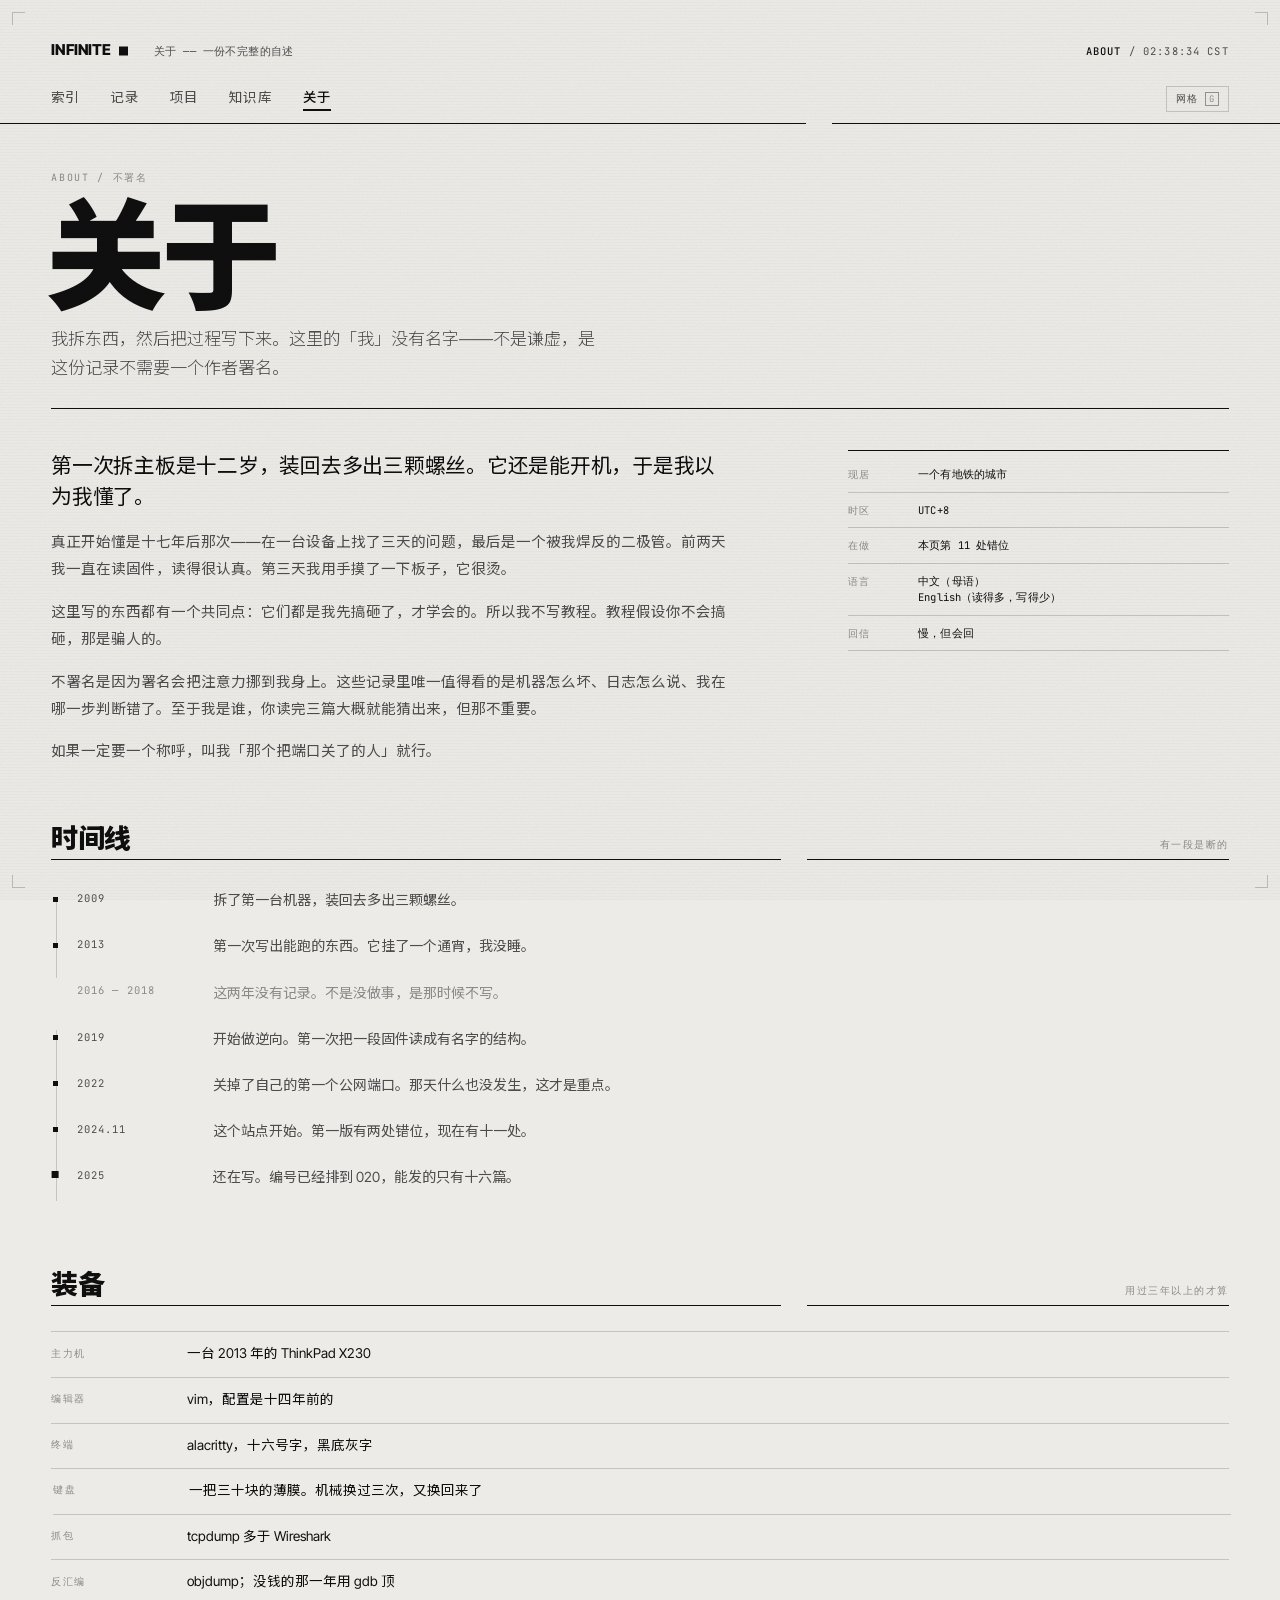
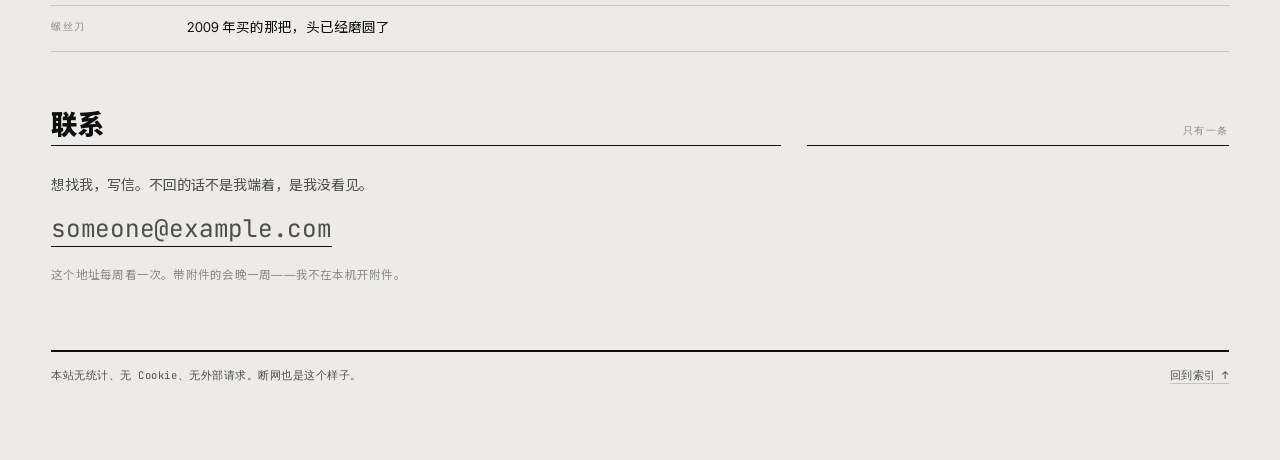
==== commit f586ed3f: "知识库页面：15 格卡片网格 + 类型筛选 + 搜索，导航扩到五项" ====
--- a/about.html
+++ b/about.html
@@ -34,6 +34,7 @@
       <a href="index.html#index">索引</a>
       <a href="archive.html">记录</a>
       <a href="projects.html">项目</a>
+      <a href="library.html">知识库</a>
       <a href="about.html" class="is-active" aria-current="page">关于</a>
       <button type="button" id="gridBtn" class="mh-grid" aria-pressed="false">网格 <kbd>G</kbd></button>
     </nav>
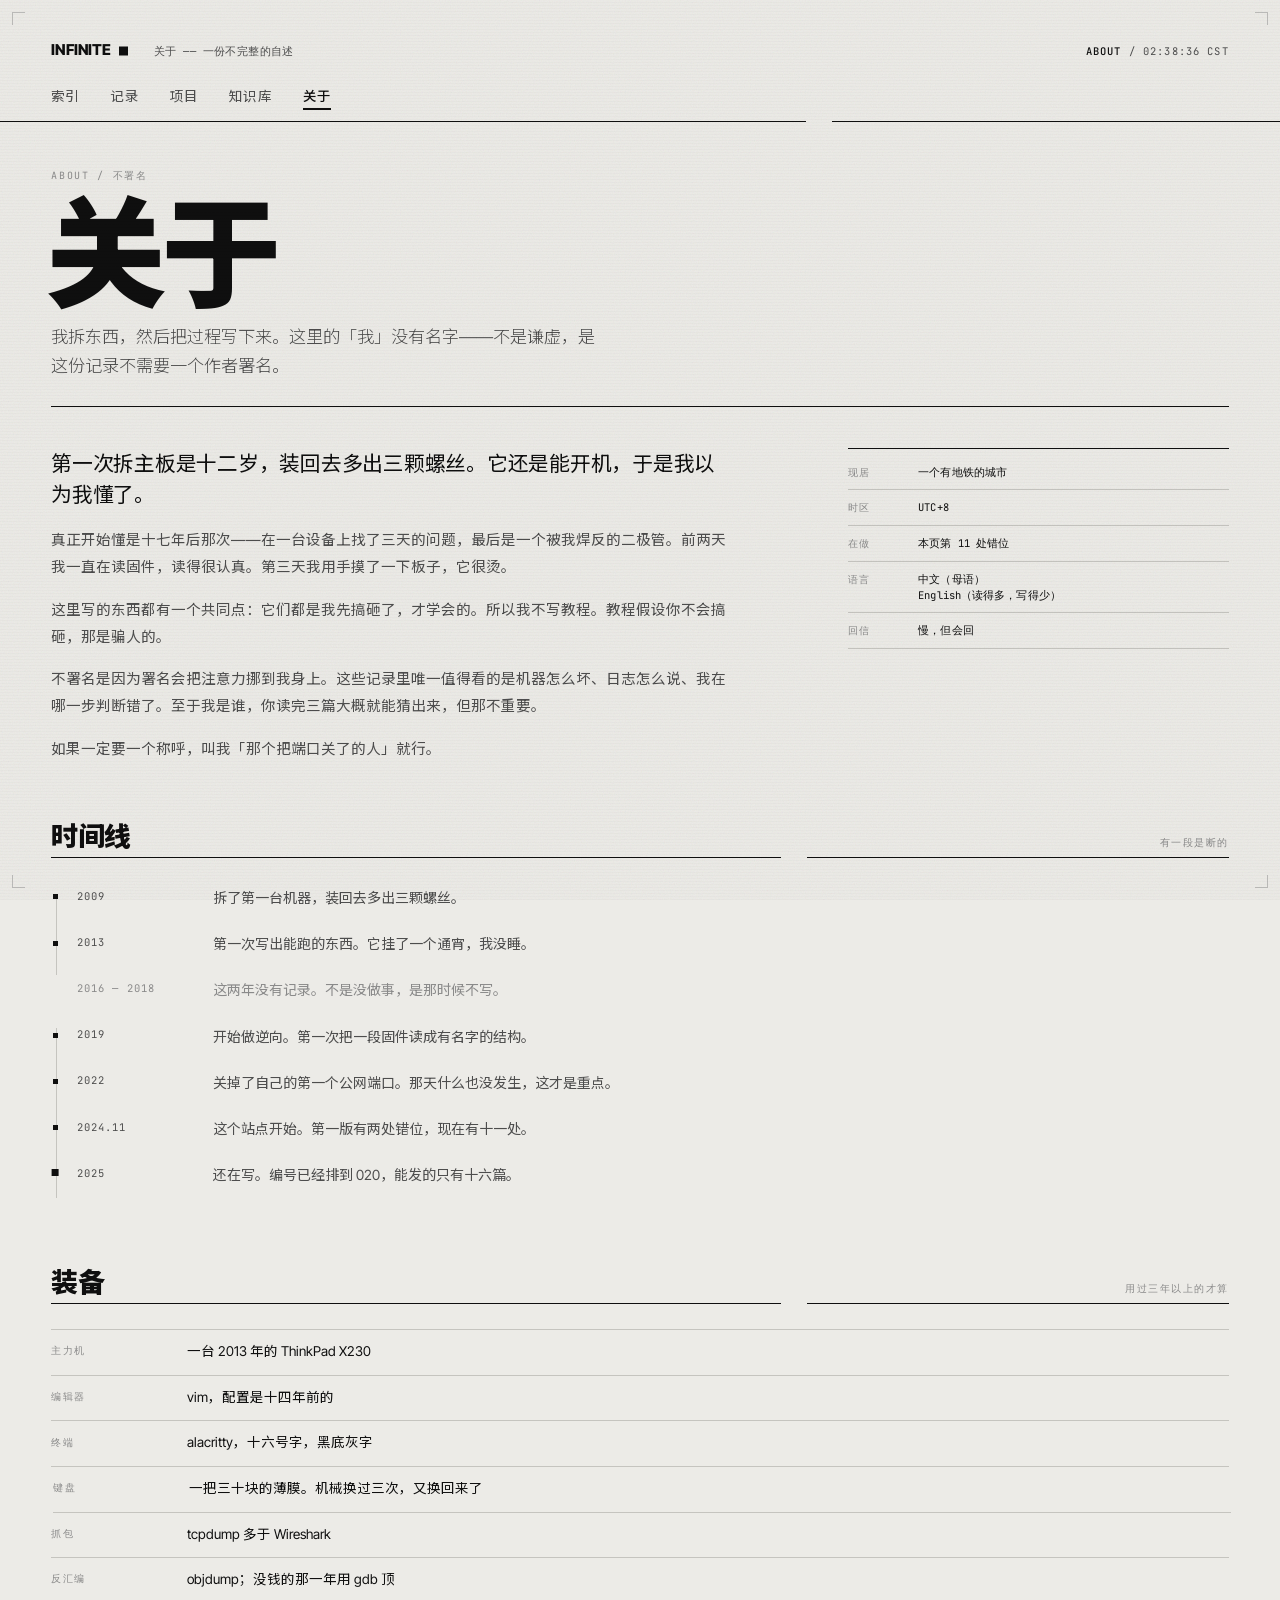
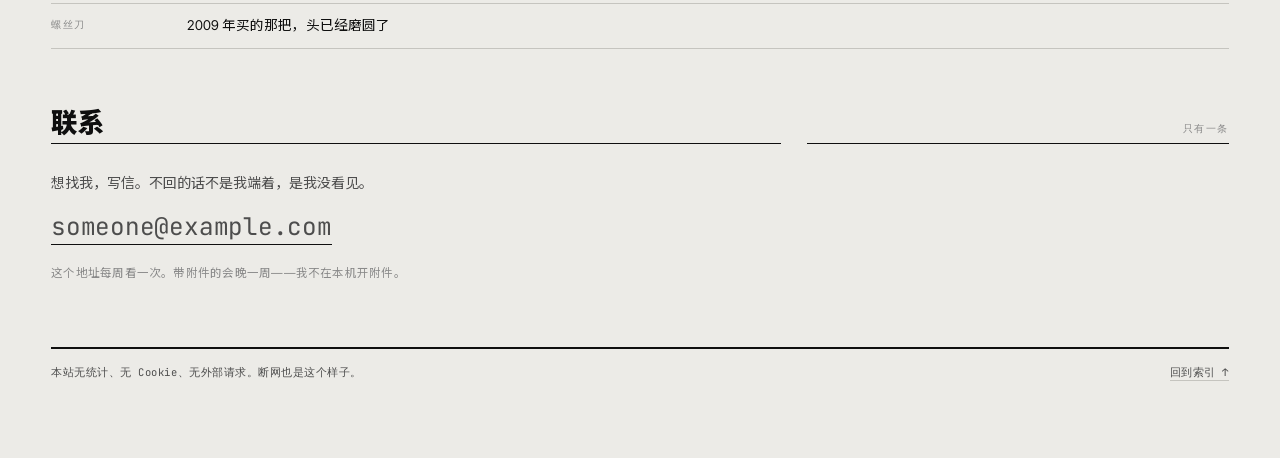
==== commit 17f8c93d: "删掉网格显影开关：顶栏按钮、G 键、覆盖层和配套样式一起撤掉" ====
--- a/about.html
+++ b/about.html
@@ -20,7 +20,6 @@
 <div class="veil" aria-hidden="true"></div>
 <div class="grain" aria-hidden="true"></div>
 <div class="scan" aria-hidden="true"></div>
-<div class="overlay" id="overlay" aria-hidden="true"></div>
 <div class="crop" aria-hidden="true"><i></i><i></i><i></i><i></i></div>
 
 <header class="masthead">
@@ -36,7 +35,6 @@
       <a href="projects.html">项目</a>
       <a href="library.html">知识库</a>
       <a href="about.html" class="is-active" aria-current="page">关于</a>
-      <button type="button" id="gridBtn" class="mh-grid" aria-pressed="false">网格 <kbd>G</kbd></button>
     </nav>
   </div>
 </header>
--- a/assets/css/style.css
+++ b/assets/css/style.css
@@ -198,34 +198,6 @@
 .crop i:nth-child(3) { bottom: 12px; left: 12px;  border-bottom-width: 1px; border-left-width: 1px; }
 .crop i:nth-child(4) { bottom: 12px; right: 12px; border-bottom-width: 1px; border-right-width: 1px; }
 
-/* 网格显影层，按 G 或点「网格」触发 */
-.overlay {
-  position: fixed;
-  inset: 0;
-  z-index: 11;
-  pointer-events: none;
-  display: none;
-  max-width: var(--maxw);
-  margin-inline: auto;
-  padding-inline: var(--pad);
-}
-.overlay.is-on { display: grid; }
-.overlay::before {
-  content: "";
-  position: absolute;
-  inset: 0 var(--pad);
-  display: grid;
-  grid-template-columns: repeat(12, 1fr);
-  gap: var(--gutter);
-  background: repeating-linear-gradient(
-    90deg,
-    rgba(15, 15, 15, .06) 0,
-    rgba(15, 15, 15, .06) calc((100% - 11 * var(--gutter)) / 12),
-    transparent calc((100% - 11 * var(--gutter)) / 12),
-    transparent calc((100% - 11 * var(--gutter)) / 12 + var(--gutter))
-  );
-}
-
 /* ---------- 报头 ---------- */
 
 .masthead {
@@ -314,39 +286,6 @@
 .mh-nav a:hover::after { transform: scaleX(1); }
 .mh-nav a.is-active { color: var(--ink); font-weight: 500; }
 .mh-nav a.is-active::after { transform: scaleX(1); height: 2px; }
-
-.mh-grid {
-  margin-left: auto;
-  display: inline-flex;
-  align-items: center;
-  gap: 7px;
-  padding: 5px 9px;
-  border: 1px solid var(--line);
-  background: none;
-  color: var(--ink-2);
-  font-family: var(--f-mono);
-  font-size: 10px;
-  letter-spacing: .1em;
-  text-transform: uppercase;
-  cursor: pointer;
-  transition: border-color .2s var(--ease), color .2s var(--ease);
-}
-.mh-grid:hover { border-color: var(--ink); color: var(--ink); }
-.mh-grid[aria-pressed="true"] {
-  background: var(--ink);
-  border-color: var(--ink);
-  color: var(--paper);
-}
-.mh-grid kbd {
-  font-family: var(--f-mono);
-  font-size: 9px;
-  line-height: 1;
-  padding: 2px 3px 1px;
-  border: 1px solid currentColor;
-  opacity: .55;
-  min-width: 13px;
-  text-align: center;
-}
 
 /* ---------- 首屏 ---------- */
 
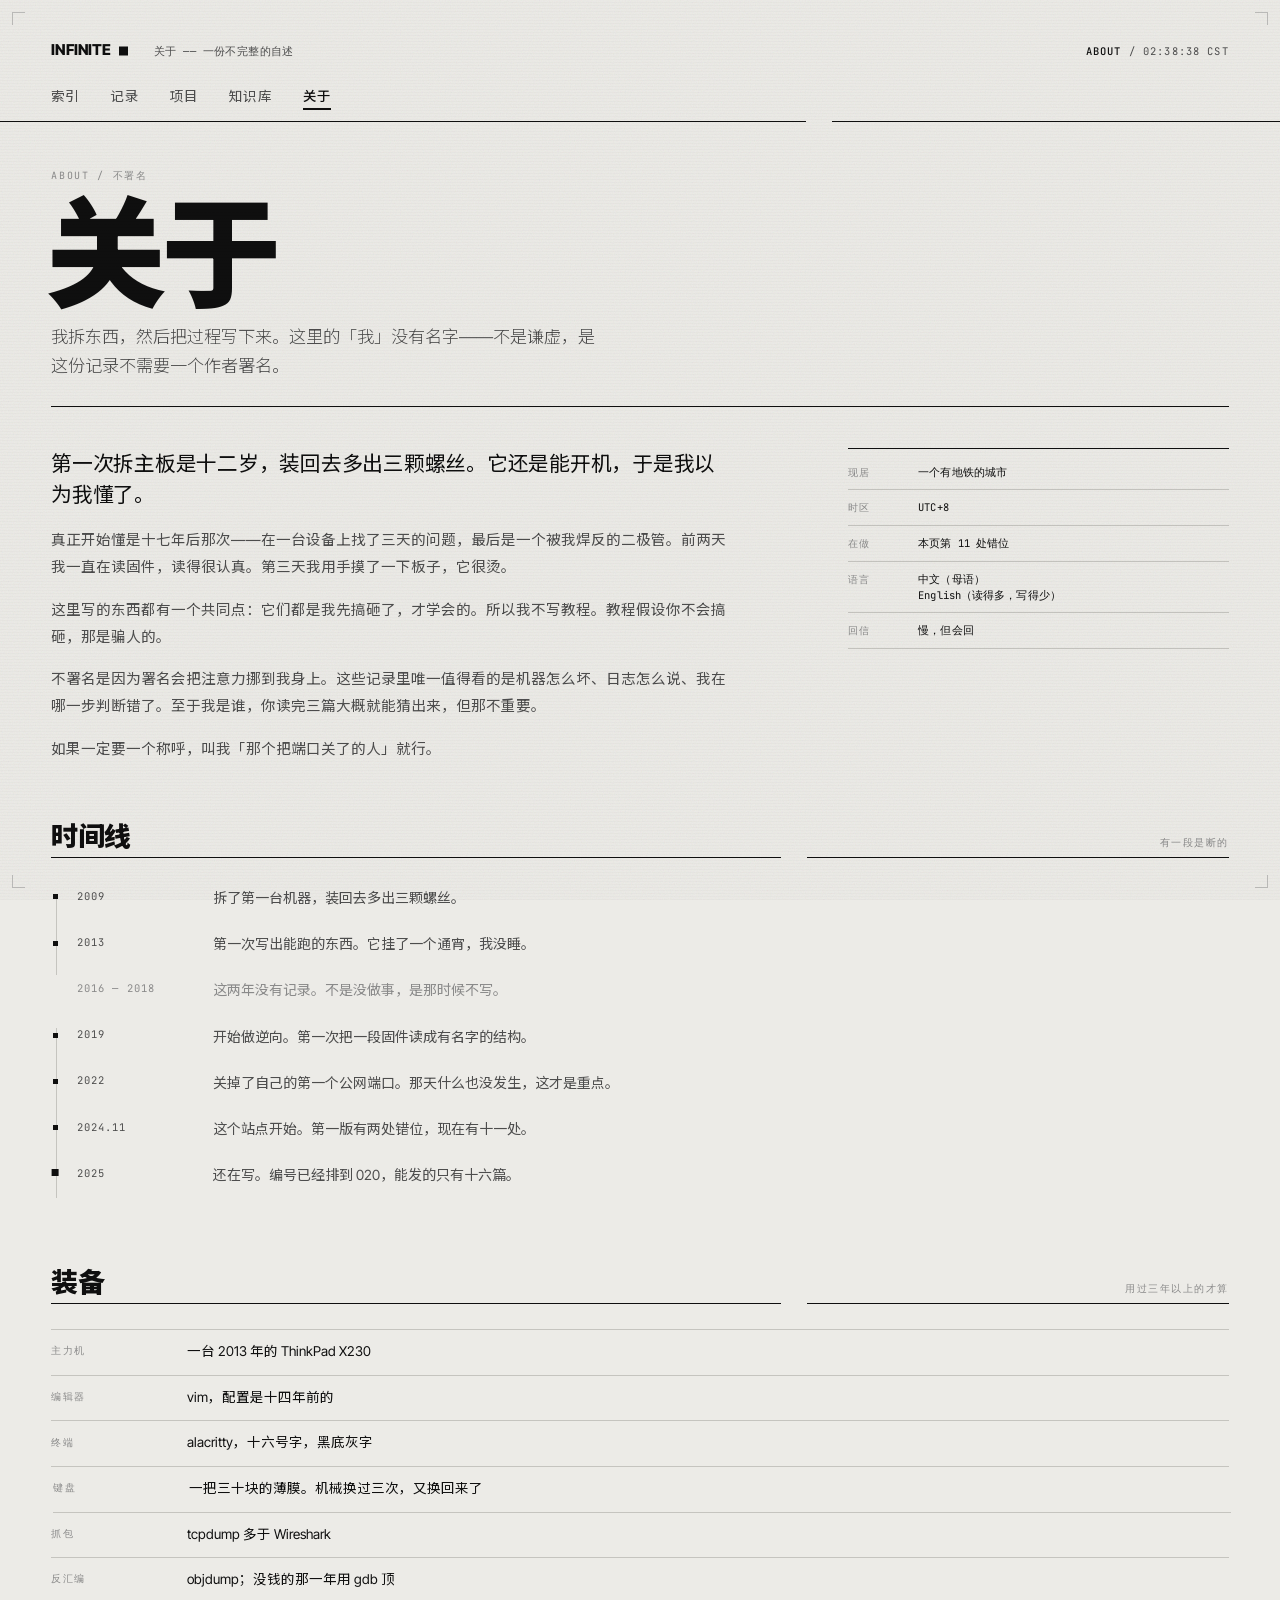
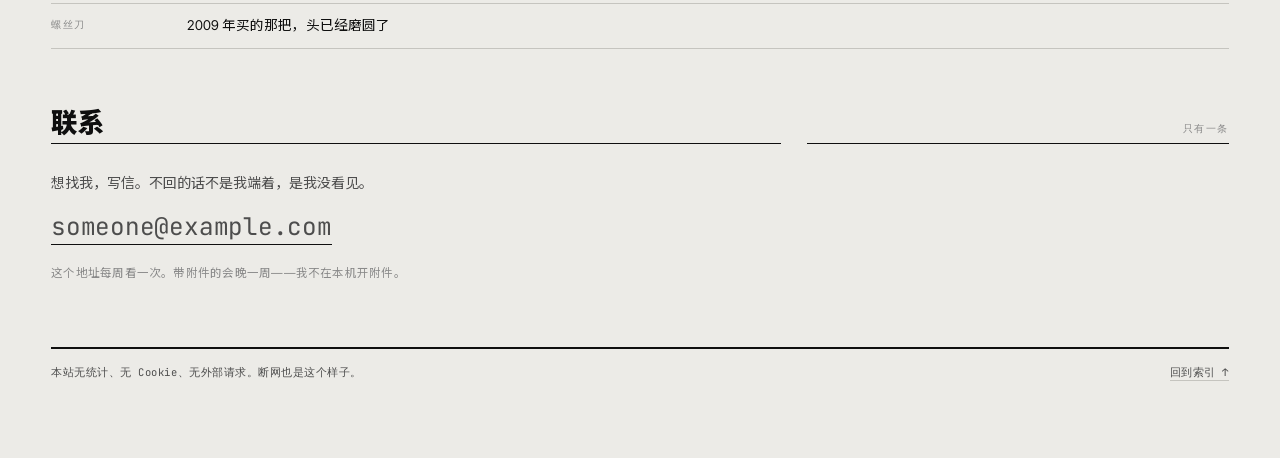
==== commit 5ff2ab3f: "撤掉跟随准星，七个页面一起清；顺手补上课程页顶栏那个漏了类名的标记" ====
--- a/about.html
+++ b/about.html
@@ -137,7 +137,6 @@
 
 </main>
 
-<div class="crosshair" id="crosshair" aria-hidden="true"><i></i><i></i><span id="coords">0,0</span></div>
 
 <script src="assets/js/veil.js"></script>
 <script src="assets/js/about.js"></script>
--- a/assets/css/style.css
+++ b/assets/css/style.css
@@ -1166,7 +1166,7 @@
   font-size: 9.5px;
   letter-spacing: .12em;
   text-transform: uppercase;
-  cursor: pointer;
+  cursor: url("../cursor/hand.png") 13 3, pointer;
   pointer-events: auto;
   opacity: 0;
   transform: translateY(8px);
@@ -1211,35 +1211,6 @@
   html.js .veil { display: none; animation: none; }
 }
 
-/* ---------- 对准标记 ---------- */
-
-.crosshair {
-  position: fixed;
-  top: 0; left: 0;
-  z-index: 12;
-  pointer-events: none;
-  opacity: 0;
-  transition: opacity .25s var(--ease);
-  mix-blend-mode: multiply;
-}
-.crosshair.is-live { opacity: 1; }
-.crosshair i {
-  position: absolute;
-  background: var(--ink);
-}
-.crosshair i:nth-child(1) { width: 17px; height: 1px; left: -8px;  top: 0; }
-.crosshair i:nth-child(2) { width: 1px;  height: 17px; left: 0; top: -8px; }
-.crosshair span {
-  position: absolute;
-  left: 12px;
-  top: 8px;
-  font-family: var(--f-mono);
-  font-size: 8.5px;
-  letter-spacing: .06em;
-  color: var(--ink-2);
-  white-space: nowrap;
-  font-variant-numeric: tabular-nums;
-}
 
 /* ---------- 滚动进入 ----------
    .reveal 只在 JS 真的跑起来时才生效（html.js 由 head 里的一行脚本加上）。
@@ -1326,7 +1297,6 @@
 
   .col-grid { grid-template-columns: repeat(2, 1fr); }
   .col-foot { flex-direction: column; gap: 4px; }
-  .crosshair { display: none; }
   .hud-read { bottom: calc(18px + env(safe-area-inset-bottom, 0px)); }
   .hud-top { bottom: calc(44px + env(safe-area-inset-bottom, 0px)); padding: 5px 8px; }
   .hud-top span { display: none; }
@@ -1391,3 +1361,17 @@
   [data-par] { will-change: auto; }
   .entry.is-gen, .gen-mark { animation: none; }
 }
+
+/* ---------- 指针 ---------- */
+/* Bibata 的形态，本仓配色。热点打在图形尖端；白护边贴纸色，只用来压深底。 */
+html, body {
+  cursor: url("../cursor/arrow.png") 1 1, default;
+}
+
+a, button, summary, label, select, [role="button"], .kc-item, .kb-item {
+  cursor: url("../cursor/hand.png") 13 3, pointer;
+}
+
+input, textarea {
+  cursor: text;
+}
